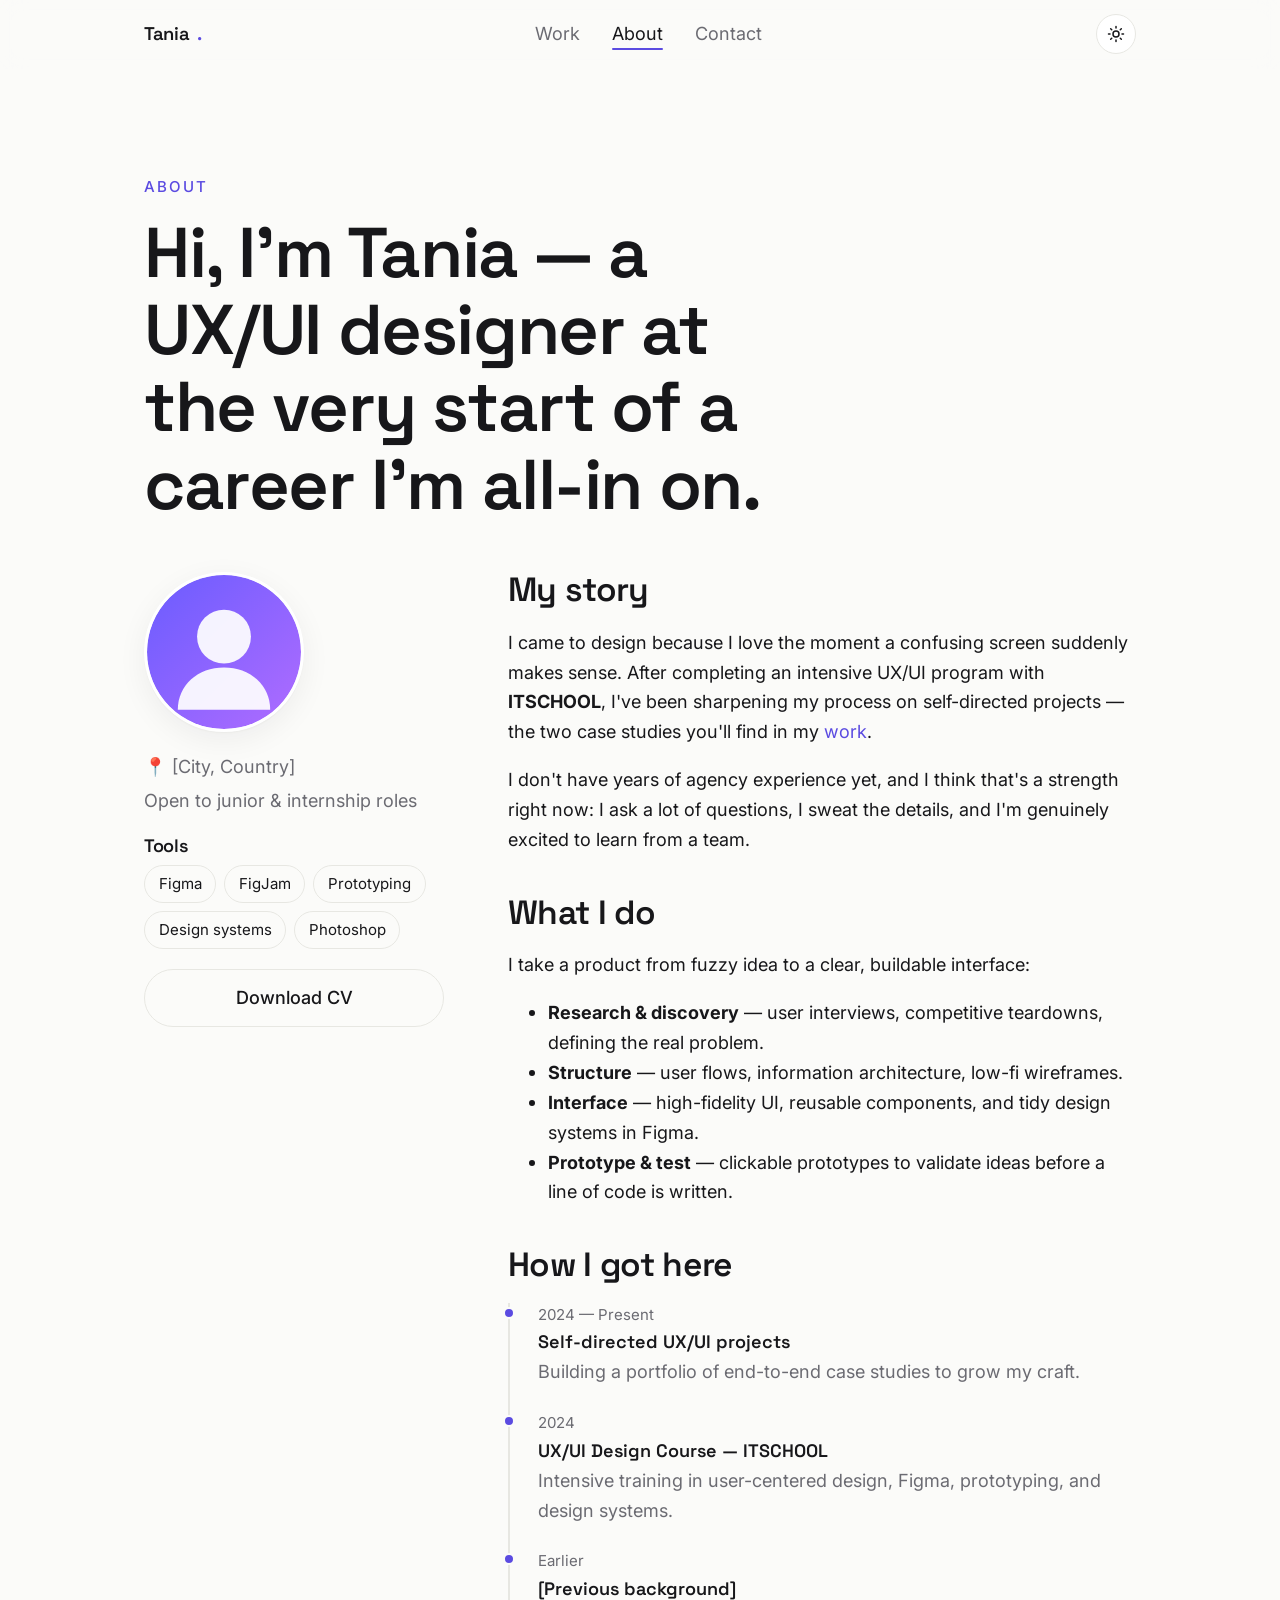
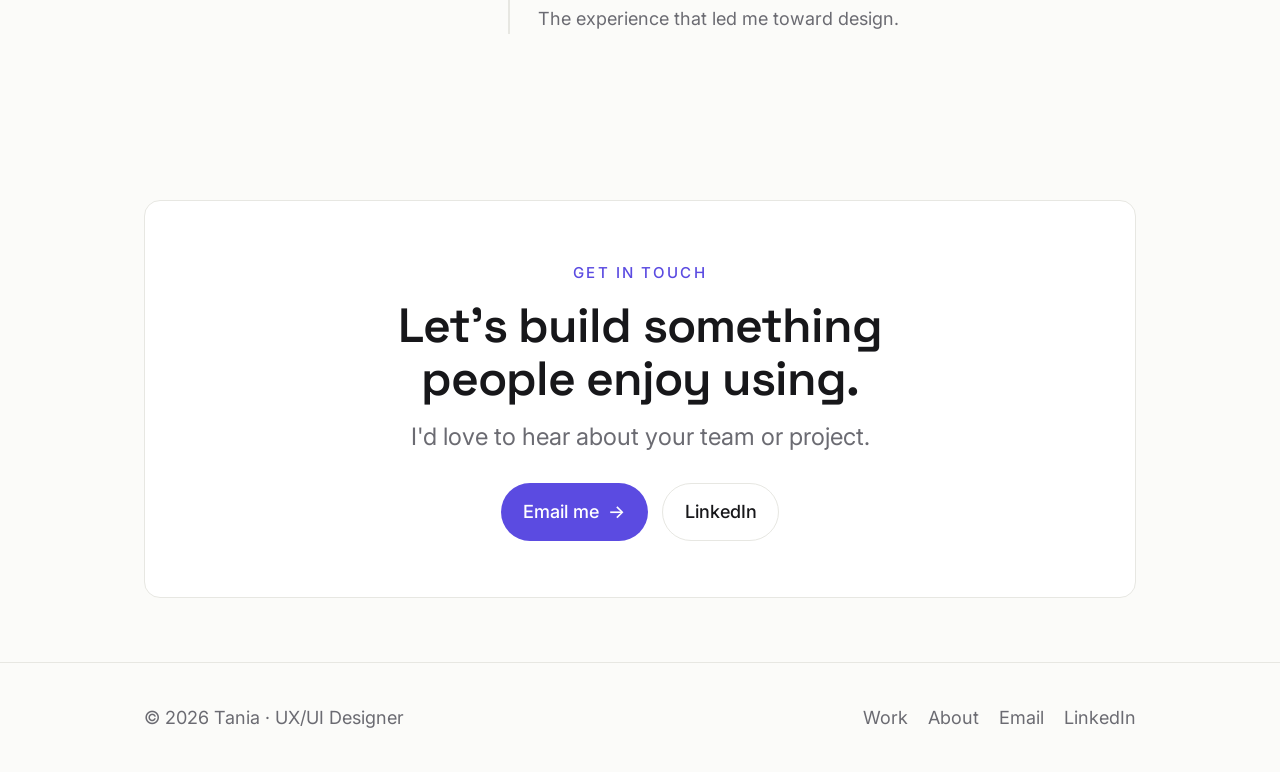
==== about.html @ 24e87e1a "Add UX/UI designer portfolio (multi-page static site) Minimal, no-build portfolio: home, about, and " ====
<!DOCTYPE html>
<html lang="en" data-theme="light">
<head>
  <meta charset="UTF-8" />
  <meta name="viewport" content="width=device-width, initial-scale=1.0" />
  <title>About — Tania, UX / UI Designer</title>
  <meta name="description" content="About Tania — a junior UX/UI designer trained through ITSCHOOL, focused on accessible, human-centered design." />

  <link rel="preconnect" href="https://fonts.googleapis.com" />
  <link rel="preconnect" href="https://fonts.gstatic.com" crossorigin />
  <link href="https://fonts.googleapis.com/css2?family=Inter:wght@400;500;600&family=Space+Grotesk:wght@500;600;700&display=swap" rel="stylesheet" />
  <link rel="stylesheet" href="assets/css/styles.css" />
</head>
<body>
  <a class="skip-link" href="#main">Skip to content</a>

  <header class="site-header">
    <div class="container nav">
      <a class="nav__brand" href="index.html">Tania<span class="dot">.</span></a>
      <ul class="nav__links" id="nav-links">
        <li><a href="index.html#work">Work</a></li>
        <li><a href="about.html" aria-current="page">About</a></li>
        <li><a href="index.html#contact">Contact</a></li>
      </ul>
      <div class="nav__right">
        <button class="theme-toggle" type="button" aria-label="Switch to dark mode" aria-pressed="false">
          <svg class="icon-sun" width="18" height="18" viewBox="0 0 24 24" fill="none" stroke="currentColor" stroke-width="2" stroke-linecap="round"><circle cx="12" cy="12" r="4"/><path d="M12 2v2M12 20v2M4.9 4.9l1.4 1.4M17.7 17.7l1.4 1.4M2 12h2M20 12h2M4.9 19.1l1.4-1.4M17.7 6.3l1.4-1.4"/></svg>
          <svg class="icon-moon" width="18" height="18" viewBox="0 0 24 24" fill="none" stroke="currentColor" stroke-width="2" stroke-linecap="round" stroke-linejoin="round"><path d="M21 12.8A9 9 0 1 1 11.2 3a7 7 0 0 0 9.8 9.8z"/></svg>
        </button>
        <button class="nav__toggle" type="button" aria-label="Open menu" aria-expanded="false" aria-controls="nav-links">
          <svg width="20" height="20" viewBox="0 0 24 24" fill="none" stroke="currentColor" stroke-width="2" stroke-linecap="round"><path d="M3 6h18M3 12h18M3 18h18"/></svg>
        </button>
      </div>
    </div>
  </header>

  <main id="main">
    <section class="section">
      <div class="container">
        <div class="reveal" style="max-width:46rem; margin-bottom:3rem;">
          <span class="eyebrow">About</span>
          <h1 class="text-balance">Hi, I'm Tania — a UX/UI designer at the very start of a career I'm all-in on.</h1>
        </div>

        <div class="about-grid">
          <!-- Sidebar -->
          <aside class="about-aside reveal">
            <!-- TODO: real photo → assets/img/tania.jpg -->
            <img class="avatar" src="assets/img/avatar.svg" alt="Portrait of Tania" width="160" height="160" />
            <div>
              <!-- TODO: location -->
              <p class="muted" style="margin-bottom:0.25rem;">📍 [City, Country]</p>
              <p class="muted">Open to junior &amp; internship roles</p>
            </div>
            <div>
              <h4 style="font-size:var(--step-0); margin-bottom:0.6rem;">Tools</h4>
              <ul class="pill-list">
                <li>Figma</li>
                <li>FigJam</li>
                <li>Prototyping</li>
                <li>Design systems</li>
                <!-- TODO: add/remove tools she actually uses -->
                <li>Photoshop</li>
              </ul>
            </div>
            <!-- TODO: link a real CV/PDF, or remove this button -->
            <a class="btn btn--ghost" href="#" style="justify-content:center;">Download CV</a>
          </aside>

          <!-- Main prose -->
          <div class="prose reveal">
            <h3>My story</h3>
            <p>
              I came to design because I love the moment a confusing screen suddenly
              makes sense. After completing an intensive UX/UI program with
              <strong>ITSCHOOL</strong>, I've been sharpening my process on
              self-directed projects — the two case studies you'll find in my
              <a href="index.html#work" style="color:var(--accent);">work</a>.
            </p>
            <p>
              <!-- TODO: personalize — where she's coming from, what drew her in -->
              I don't have years of agency experience yet, and I think that's a
              strength right now: I ask a lot of questions, I sweat the details, and
              I'm genuinely excited to learn from a team.
            </p>

            <h3>What I do</h3>
            <p>I take a product from fuzzy idea to a clear, buildable interface:</p>
            <ul>
              <li><strong>Research &amp; discovery</strong> — user interviews, competitive teardowns, defining the real problem.</li>
              <li><strong>Structure</strong> — user flows, information architecture, low-fi wireframes.</li>
              <li><strong>Interface</strong> — high-fidelity UI, reusable components, and tidy design systems in Figma.</li>
              <li><strong>Prototype &amp; test</strong> — clickable prototypes to validate ideas before a line of code is written.</li>
            </ul>

            <h3>How I got here</h3>
            <ul class="timeline">
              <li>
                <p class="when">2024 — Present</p>
                <p class="what">Self-directed UX/UI projects</p>
                <p class="muted">Building a portfolio of end-to-end case studies to grow my craft.</p>
              </li>
              <li>
                <!-- TODO: correct dates -->
                <p class="when">2024</p>
                <p class="what">UX/UI Design Course — ITSCHOOL</p>
                <p class="muted">Intensive training in user-centered design, Figma, prototyping, and design systems.</p>
              </li>
              <li>
                <!-- TODO: previous background — studies or prior work, or delete this entry -->
                <p class="when">Earlier</p>
                <p class="what">[Previous background]</p>
                <p class="muted">The experience that led me toward design.</p>
              </li>
            </ul>
          </div>
        </div>
      </div>
    </section>

    <section class="section section--tight">
      <div class="container">
        <div class="cta reveal">
          <span class="eyebrow">Get in touch</span>
          <h2 class="text-balance">Let's build something people enjoy using.</h2>
          <p class="lead">I'd love to hear about your team or project.</p>
          <div class="cta__actions">
            <a class="btn btn--primary" href="mailto:hello@example.com">Email me <span class="arrow" aria-hidden="true">→</span></a>
            <a class="btn btn--ghost" href="https://linkedin.com/in/your-handle" target="_blank" rel="noopener">LinkedIn</a>
          </div>
        </div>
      </div>
    </section>
  </main>

  <footer class="site-footer">
    <div class="container">
      <p class="muted">© <span data-year>2026</span> Tania · UX/UI Designer</p>
      <ul class="footer-links">
        <li><a href="index.html#work">Work</a></li>
        <li><a href="about.html">About</a></li>
        <li><a href="mailto:hello@example.com">Email</a></li>
        <li><a href="https://linkedin.com/in/your-handle" target="_blank" rel="noopener">LinkedIn</a></li>
      </ul>
    </div>
  </footer>

  <script src="assets/js/main.js"></script>
</body>
</html>
---- assets/css/styles.css ----
/* =============================================================
   Tania — Portfolio
   Single stylesheet. Everything is driven by the CSS variables in
   :root below, so you can re-brand the whole site by editing just
   those few lines (colors, fonts, spacing).
   ============================================================= */

/* ---------- 1. Design tokens ---------- */
:root {
  /* Brand — change --accent to recolor the entire site */
  --accent:            #5b4be1;   /* violet-indigo */
  --accent-soft:       #ece9fc;   /* faint tint for backgrounds */
  --accent-contrast:   #ffffff;   /* text/icons sitting on the accent */

  /* Surfaces & text (light theme) */
  --bg:                #fbfbf9;   /* warm off-white page background */
  --surface:           #ffffff;   /* cards, elevated blocks */
  --text:              #17171a;   /* near-black headings/body */
  --text-muted:        #6b6b72;   /* secondary text */
  --border:            #e7e7e2;   /* hairline dividers */

  /* Typography */
  --font-display: "Space Grotesk", ui-sans-serif, system-ui, -apple-system, "Segoe UI", sans-serif;
  --font-body:    "Inter", ui-sans-serif, system-ui, -apple-system, "Segoe UI", Roboto, sans-serif;

  /* Fluid type scale (clamp = scales smoothly between phone & desktop) */
  --step--1: clamp(0.83rem, 0.78rem + 0.2vw, 0.94rem);
  --step-0:  clamp(1rem,    0.95rem + 0.3vw, 1.13rem);
  --step-1:  clamp(1.25rem, 1.15rem + 0.5vw, 1.5rem);
  --step-2:  clamp(1.6rem,  1.4rem + 1vw,   2.1rem);
  --step-3:  clamp(2.1rem,  1.7rem + 2vw,   3rem);
  --step-4:  clamp(2.6rem,  2rem + 3.2vw,   4.4rem);

  /* Spacing, radius, layout */
  --space:      1rem;
  --radius:     16px;
  --radius-sm:  10px;
  --maxw:       1120px;
  --gutter:     clamp(1.25rem, 5vw, 4rem);

  --shadow: 0 1px 2px rgba(20, 20, 30, .04),
            0 8px 30px rgba(20, 20, 30, .06);
  --transition: 240ms cubic-bezier(.2, .7, .2, 1);
}

/* Dark theme — applied when <html data-theme="dark"> */
[data-theme="dark"] {
  --accent:          #9b8dff;
  --accent-soft:     #211d3a;
  --accent-contrast: #10101a;
  --bg:              #0e0e11;
  --surface:         #17171b;
  --text:            #f4f4f2;
  --text-muted:      #9d9da6;
  --border:          #26262b;
  --shadow: 0 1px 2px rgba(0, 0, 0, .3),
            0 8px 30px rgba(0, 0, 0, .35);
}

/* ---------- 2. Reset & base ---------- */
*, *::before, *::after { box-sizing: border-box; }
* { margin: 0; }

html { scroll-behavior: smooth; -webkit-text-size-adjust: 100%; }
@media (prefers-reduced-motion: reduce) {
  html { scroll-behavior: auto; }
  *, *::before, *::after { animation: none !important; transition: none !important; }
}

body {
  font-family: var(--font-body);
  font-size: var(--step-0);
  line-height: 1.65;
  color: var(--text);
  background: var(--bg);
  -webkit-font-smoothing: antialiased;
  text-rendering: optimizeLegibility;
  transition: background var(--transition), color var(--transition);
}

h1, h2, h3, h4 {
  font-family: var(--font-display);
  font-weight: 600;
  line-height: 1.1;
  letter-spacing: -0.02em;
  color: var(--text);
}
h1 { font-size: var(--step-4); }
h2 { font-size: var(--step-3); }
h3 { font-size: var(--step-2); }
h4 { font-size: var(--step-1); }

p { color: var(--text); }
a { color: inherit; text-decoration: none; }

img, svg { display: block; max-width: 100%; height: auto; }

::selection { background: var(--accent); color: var(--accent-contrast); }

:focus-visible {
  outline: 2px solid var(--accent);
  outline-offset: 3px;
  border-radius: 4px;
}

/* ---------- 3. Layout helpers ---------- */
.container {
  width: 100%;
  max-width: var(--maxw);
  margin-inline: auto;
  padding-inline: var(--gutter);
}
.section { padding-block: clamp(3.5rem, 8vw, 7rem); }
.section--tight { padding-block: clamp(2.5rem, 5vw, 4rem); }

.eyebrow {
  display: inline-block;
  font-size: var(--step--1);
  font-weight: 500;
  letter-spacing: 0.14em;
  text-transform: uppercase;
  color: var(--accent);
  margin-bottom: 0.9rem;
}
.lead { font-size: var(--step-1); color: var(--text-muted); line-height: 1.55; }
.muted { color: var(--text-muted); }
.text-balance { text-wrap: balance; }

/* ---------- 4. Buttons ---------- */
.btn {
  display: inline-flex;
  align-items: center;
  gap: 0.55rem;
  padding: 0.8rem 1.35rem;
  font-family: var(--font-body);
  font-size: var(--step-0);
  font-weight: 500;
  border-radius: 999px;
  border: 1px solid transparent;
  cursor: pointer;
  transition: transform var(--transition), background var(--transition),
              border-color var(--transition), color var(--transition);
}
.btn:hover { transform: translateY(-2px); }
.btn:active { transform: translateY(0); }
.btn--primary { background: var(--accent); color: var(--accent-contrast); }
.btn--primary:hover { box-shadow: var(--shadow); }
.btn--ghost { background: transparent; color: var(--text); border-color: var(--border); }
.btn--ghost:hover { border-color: var(--accent); color: var(--accent); }

.arrow { transition: transform var(--transition); }
.btn:hover .arrow, .card:hover .arrow { transform: translateX(4px); }

/* ---------- 5. Site header / nav ---------- */
.site-header {
  position: sticky;
  top: 0;
  z-index: 50;
  background: color-mix(in srgb, var(--bg) 82%, transparent);
  backdrop-filter: saturate(180%) blur(12px);
  border-bottom: 1px solid transparent;
  transition: border-color var(--transition), background var(--transition);
}
.site-header.is-scrolled { border-bottom-color: var(--border); }
.nav {
  display: flex;
  align-items: center;
  justify-content: space-between;
  gap: 1rem;
  height: 68px;
}
.nav__brand {
  font-family: var(--font-display);
  font-weight: 600;
  font-size: 1.15rem;
  letter-spacing: -0.02em;
  display: inline-flex;
  align-items: center;
  gap: 0.5rem;
}
.nav__brand .dot { color: var(--accent); }
.nav__links {
  display: flex;
  align-items: center;
  gap: clamp(1rem, 3vw, 2rem);
  list-style: none;
  padding: 0;
}
.nav__links a {
  font-size: var(--step-0);
  color: var(--text-muted);
  position: relative;
  transition: color var(--transition);
}
.nav__links a:hover,
.nav__links a[aria-current="page"] { color: var(--text); }
.nav__links a[aria-current="page"]::after {
  content: "";
  position: absolute;
  left: 0; right: 0; bottom: -6px;
  height: 2px;
  background: var(--accent);
  border-radius: 2px;
}
.nav__right { display: flex; align-items: center; gap: 0.75rem; }

/* Theme toggle */
.theme-toggle {
  width: 40px; height: 40px;
  display: inline-grid;
  place-items: center;
  border-radius: 50%;
  border: 1px solid var(--border);
  background: var(--surface);
  color: var(--text);
  cursor: pointer;
  transition: border-color var(--transition), color var(--transition);
}
.theme-toggle:hover { border-color: var(--accent); color: var(--accent); }
.theme-toggle .icon-moon { display: none; }
[data-theme="dark"] .theme-toggle .icon-sun  { display: none; }
[data-theme="dark"] .theme-toggle .icon-moon { display: block; }

/* Mobile menu button (hidden on desktop) */
.nav__toggle { display: none; }

/* ---------- 6. Hero ---------- */
.hero { padding-block: clamp(3.5rem, 10vw, 8rem) clamp(2.5rem, 6vw, 5rem); }
.hero__inner { max-width: 46rem; }
.hero h1 { margin-bottom: 1.25rem; }
.hero h1 .accent { color: var(--accent); }
.hero__lead { max-width: 38rem; margin-bottom: 2rem; }
.hero__actions { display: flex; flex-wrap: wrap; gap: 0.9rem; }

.avatar {
  width: 96px; height: 96px;
  border-radius: 50%;
  object-fit: cover;
  border: 3px solid var(--surface);
  box-shadow: var(--shadow);
  margin-bottom: 1.75rem;
  background: var(--accent-soft);
}

/* ---------- 7. Work grid / project cards ---------- */
.section-head {
  display: flex;
  align-items: flex-end;
  justify-content: space-between;
  gap: 1.5rem;
  flex-wrap: wrap;
  margin-bottom: 2.5rem;
}
.section-head p { max-width: 34rem; }

.work-grid {
  display: grid;
  grid-template-columns: repeat(auto-fit, minmax(min(100%, 320px), 1fr));
  gap: clamp(1.25rem, 3vw, 2rem);
}
.card {
  display: flex;
  flex-direction: column;
  background: var(--surface);
  border: 1px solid var(--border);
  border-radius: var(--radius);
  overflow: hidden;
  transition: transform var(--transition), box-shadow var(--transition),
              border-color var(--transition);
}
.card:hover {
  transform: translateY(-4px);
  box-shadow: var(--shadow);
  border-color: color-mix(in srgb, var(--accent) 40%, var(--border));
}
.card__media {
  aspect-ratio: 16 / 10;
  display: grid;
  place-items: center;
  position: relative;
  overflow: hidden;
  color: #fff;
}
.card__media img { width: 100%; height: 100%; object-fit: cover; }
.card__media--placeholder { font-family: var(--font-display); font-weight: 600; font-size: var(--step-2); }
.card__body { padding: 1.5rem; display: flex; flex-direction: column; gap: 0.6rem; flex: 1; }
.card__tags { display: flex; flex-wrap: wrap; gap: 0.4rem; margin-bottom: 0.2rem; }
.tag {
  font-size: var(--step--1);
  color: var(--text-muted);
  background: var(--accent-soft);
  padding: 0.2rem 0.65rem;
  border-radius: 999px;
}
[data-theme="dark"] .tag { color: var(--accent); }
.card h3 { font-size: var(--step-1); }
.card__link {
  margin-top: auto;
  display: inline-flex;
  align-items: center;
  gap: 0.4rem;
  color: var(--accent);
  font-weight: 500;
  font-size: var(--step-0);
}

/* Gradient placeholders for project covers (used until real images added) */
.grad-1 { background: linear-gradient(135deg, #6a5cff, #b06cff); }
.grad-2 { background: linear-gradient(135deg, #ff8a5c, #ff5c9d); }
.grad-3 { background: linear-gradient(135deg, #34d1bf, #3b82f6); }

/* ---------- 8. About page ---------- */
.about-grid {
  display: grid;
  grid-template-columns: 1fr;
  gap: clamp(2rem, 5vw, 4rem);
}
@media (min-width: 820px) {
  .about-grid { grid-template-columns: 300px 1fr; align-items: start; }
}
.about-aside {
  position: sticky;
  top: 92px;
  display: flex;
  flex-direction: column;
  gap: 1.25rem;
}
.about-aside .avatar { width: 160px; height: 160px; margin: 0; }
.prose > * + * { margin-top: 1.15rem; }
.prose h3 { margin-top: 2.5rem; margin-bottom: 0.25rem; }
.prose h3:first-child { margin-top: 0; }

.pill-list { display: flex; flex-wrap: wrap; gap: 0.5rem; list-style: none; padding: 0; }
.pill-list li {
  font-size: var(--step--1);
  border: 1px solid var(--border);
  border-radius: 999px;
  padding: 0.35rem 0.85rem;
  color: var(--text);
}

.timeline { list-style: none; padding: 0; position: relative; }
.timeline li {
  position: relative;
  padding-left: 1.75rem;
  padding-bottom: 1.5rem;
  border-left: 2px solid var(--border);
}
.timeline li:last-child { padding-bottom: 0; }
.timeline li::before {
  content: "";
  position: absolute;
  left: -7px; top: 4px;
  width: 12px; height: 12px;
  border-radius: 50%;
  background: var(--accent);
  border: 2px solid var(--bg);
}
.timeline .when { font-size: var(--step--1); color: var(--text-muted); }
.timeline .what { font-weight: 600; font-family: var(--font-display); }

/* ---------- 9. Case study pages ---------- */
.case-hero { padding-block: clamp(2.5rem, 6vw, 4.5rem) clamp(1.5rem, 4vw, 3rem); }
.back-link {
  display: inline-flex;
  align-items: center;
  gap: 0.4rem;
  color: var(--text-muted);
  font-size: var(--step-0);
  margin-bottom: 1.5rem;
  transition: color var(--transition), gap var(--transition);
}
.back-link:hover { color: var(--accent); gap: 0.65rem; }

.case-cover {
  aspect-ratio: 16 / 8;
  border-radius: var(--radius);
  display: grid;
  place-items: center;
  color: #fff;
  font-family: var(--font-display);
  font-weight: 600;
  font-size: var(--step-3);
  overflow: hidden;
  margin-block: 2rem;
}
.case-cover img { width: 100%; height: 100%; object-fit: cover; }

.meta-grid {
  display: grid;
  grid-template-columns: repeat(auto-fit, minmax(150px, 1fr));
  gap: 1.5rem 2rem;
  padding: 1.75rem 0;
  border-block: 1px solid var(--border);
  margin-bottom: 2.5rem;
}
.meta-grid dt {
  font-size: var(--step--1);
  text-transform: uppercase;
  letter-spacing: 0.1em;
  color: var(--text-muted);
  margin-bottom: 0.35rem;
}
.meta-grid dd { font-weight: 500; }

.case-body { max-width: 46rem; }
.case-body > section { margin-bottom: clamp(2.5rem, 5vw, 4rem); }
.case-body h2 { font-size: var(--step-2); margin-bottom: 1rem; }
.case-body p + p { margin-top: 1rem; }
.case-body ul { margin-top: 1rem; padding-left: 1.25rem; }
.case-body li { margin-bottom: 0.5rem; }

.figure {
  margin-block: 2rem;
}
.figure__frame {
  border: 1px solid var(--border);
  border-radius: var(--radius);
  overflow: hidden;
  background: var(--surface);
  aspect-ratio: 16 / 9;
  display: grid;
  place-items: center;
  color: var(--text-muted);
}
.figure figcaption {
  margin-top: 0.75rem;
  font-size: var(--step--1);
  color: var(--text-muted);
  text-align: center;
}

.callout {
  background: var(--accent-soft);
  border-radius: var(--radius);
  padding: 1.5rem 1.75rem;
  border-left: 3px solid var(--accent);
}
[data-theme="dark"] .callout { color: var(--text); }

.next-project {
  border-top: 1px solid var(--border);
  padding-block: clamp(2.5rem, 6vw, 4rem);
  text-align: center;
}
.next-project a { display: inline-block; }
.next-project h3 { font-size: var(--step-2); color: var(--accent); margin-top: 0.35rem; }

/* ---------- 10. Contact / CTA ---------- */
.cta {
  background: var(--surface);
  border: 1px solid var(--border);
  border-radius: var(--radius);
  padding: clamp(2rem, 5vw, 3.5rem);
  text-align: center;
}
.cta h2 { margin-bottom: 0.75rem; }
.cta p { max-width: 34rem; margin-inline: auto; margin-bottom: 1.75rem; }
.cta__actions { display: flex; flex-wrap: wrap; gap: 0.9rem; justify-content: center; }

/* ---------- 11. Footer ---------- */
.site-footer {
  border-top: 1px solid var(--border);
  padding-block: 2.5rem;
}
.site-footer .container {
  display: flex;
  flex-wrap: wrap;
  align-items: center;
  justify-content: space-between;
  gap: 1rem;
}
.footer-links { display: flex; gap: 1.25rem; list-style: none; padding: 0; }
.footer-links a { color: var(--text-muted); transition: color var(--transition); }
.footer-links a:hover { color: var(--accent); }
.social {
  display: inline-grid; place-items: center;
  width: 40px; height: 40px;
  border-radius: 50%;
  border: 1px solid var(--border);
  color: var(--text-muted);
  transition: color var(--transition), border-color var(--transition), transform var(--transition);
}
.social:hover { color: var(--accent); border-color: var(--accent); transform: translateY(-2px); }

/* ---------- 12. Scroll-reveal animation ---------- */
.reveal { opacity: 0; transform: translateY(18px); transition: opacity .7s ease, transform .7s ease; }
.reveal.is-visible { opacity: 1; transform: none; }

/* ---------- 13. Mobile nav ---------- */
@media (max-width: 720px) {
  .nav__toggle {
    display: inline-grid;
    place-items: center;
    width: 40px; height: 40px;
    border: 1px solid var(--border);
    border-radius: 50%;
    background: var(--surface);
    color: var(--text);
    cursor: pointer;
  }
  .nav__links {
    position: fixed;
    inset: 68px 0 auto 0;
    flex-direction: column;
    align-items: flex-start;
    gap: 0;
    background: var(--bg);
    border-bottom: 1px solid var(--border);
    padding: 0.5rem var(--gutter) 1.25rem;
    transform: translateY(-140%);
    transition: transform var(--transition);
  }
  .nav__links.is-open { transform: translateY(0); }
  .nav__links li { width: 100%; }
  .nav__links a { display: block; padding: 0.85rem 0; width: 100%; font-size: var(--step-1); }
  .nav__links a[aria-current="page"]::after { display: none; }
}

/* Skip link for keyboard users */
.skip-link {
  position: absolute;
  left: -9999px;
  top: 0;
  background: var(--accent);
  color: var(--accent-contrast);
  padding: 0.6rem 1rem;
  border-radius: 0 0 8px 0;
  z-index: 100;
}
.skip-link:focus { left: 0; }
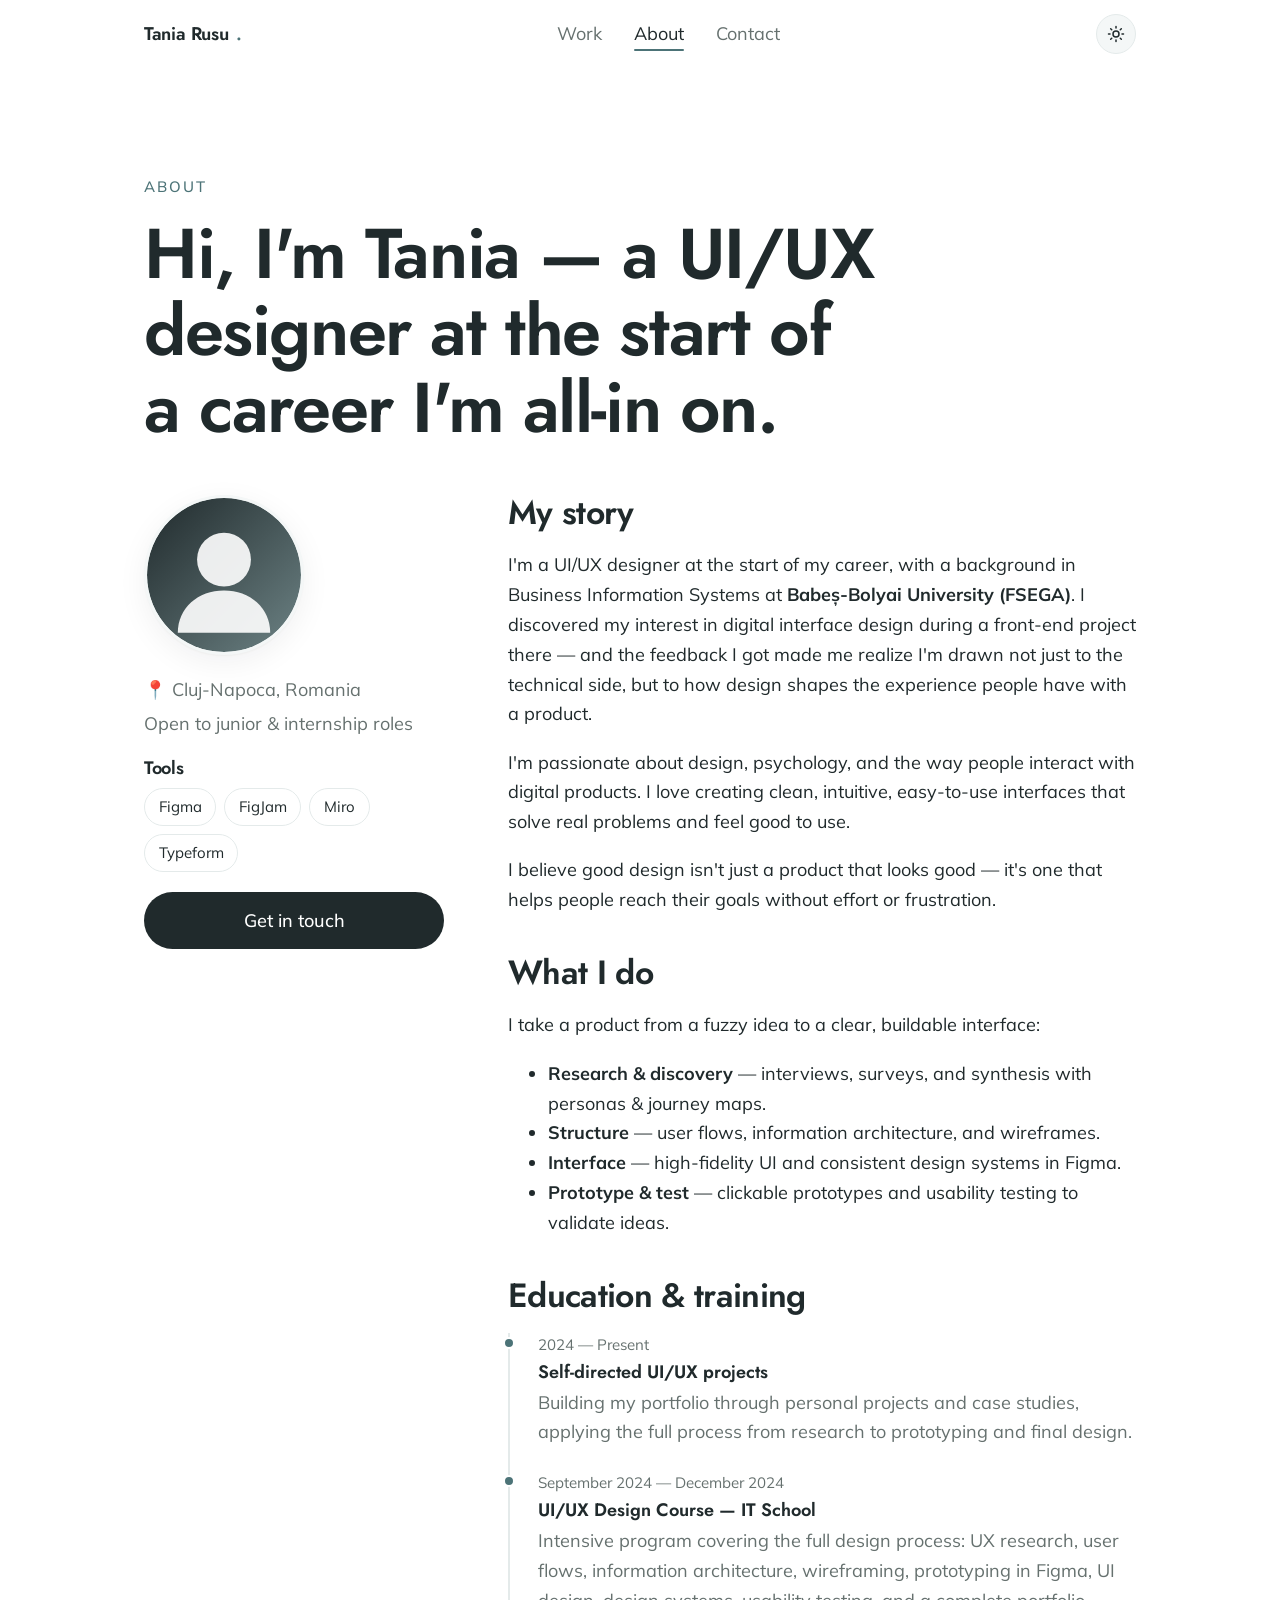
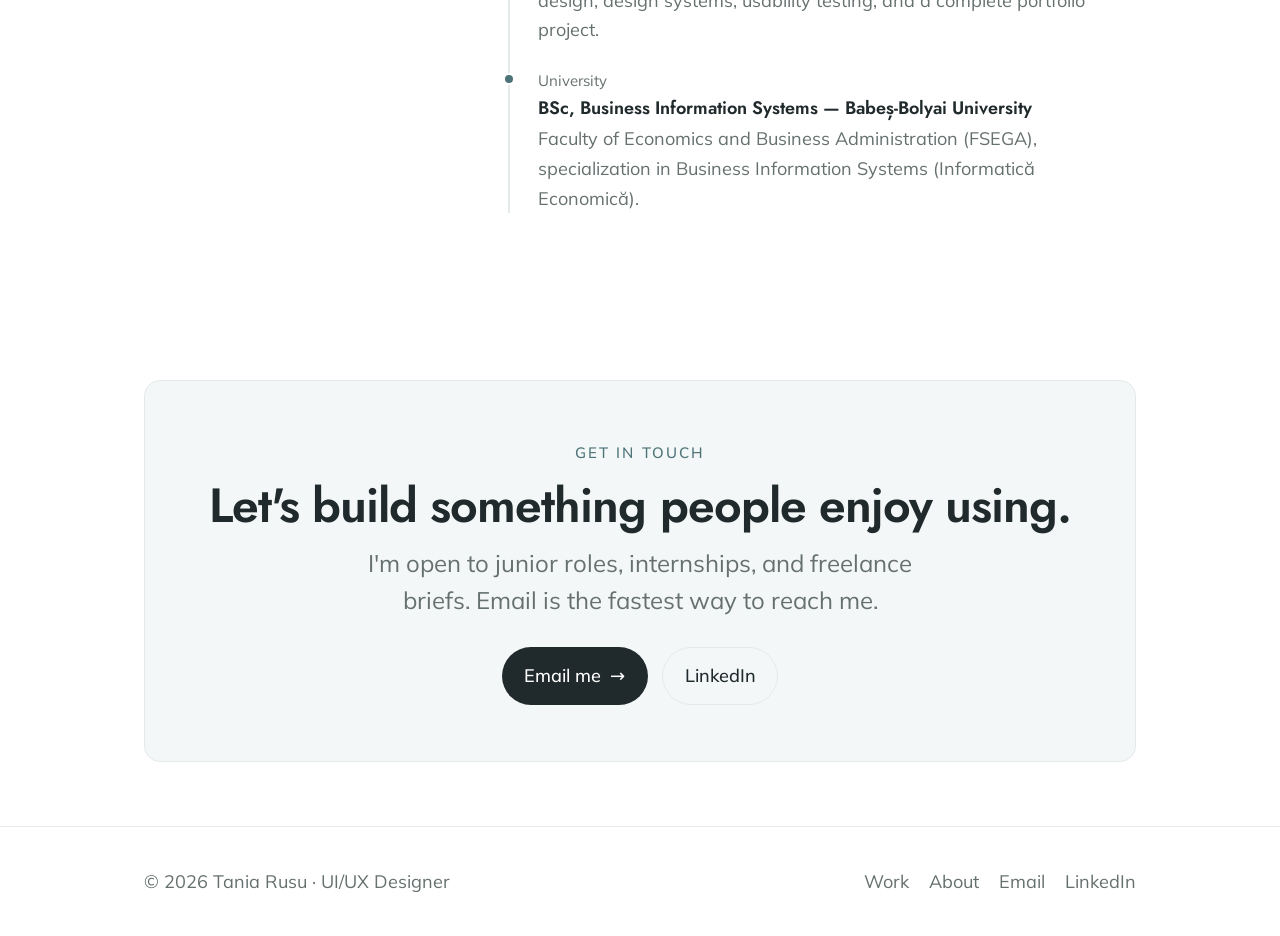
==== commit a7995b49: "Add real content: Tania Rusu bio + Invome case study, rebrand to her palette - Retheme to Jost + pal" ====
--- a/about.html
+++ b/about.html
@@ -3,12 +3,12 @@
 <head>
   <meta charset="UTF-8" />
   <meta name="viewport" content="width=device-width, initial-scale=1.0" />
-  <title>About — Tania, UX / UI Designer</title>
-  <meta name="description" content="About Tania — a junior UX/UI designer trained through ITSCHOOL, focused on accessible, human-centered design." />
+  <title>About — Tania Rusu, UI/UX Designer</title>
+  <meta name="description" content="Tania Rusu — a UI/UX designer based in Cluj-Napoca, trained through IT School, focused on clean, intuitive, human-centered design." />
 
   <link rel="preconnect" href="https://fonts.googleapis.com" />
   <link rel="preconnect" href="https://fonts.gstatic.com" crossorigin />
-  <link href="https://fonts.googleapis.com/css2?family=Inter:wght@400;500;600&family=Space+Grotesk:wght@500;600;700&display=swap" rel="stylesheet" />
+  <link href="https://fonts.googleapis.com/css2?family=Jost:wght@400;500;600;700&family=Mulish:wght@400;500;600;700&display=swap" rel="stylesheet" />
   <link rel="stylesheet" href="assets/css/styles.css" />
 </head>
 <body>
@@ -16,7 +16,7 @@
 
   <header class="site-header">
     <div class="container nav">
-      <a class="nav__brand" href="index.html">Tania<span class="dot">.</span></a>
+      <a class="nav__brand" href="index.html">Tania Rusu<span class="dot">.</span></a>
       <ul class="nav__links" id="nav-links">
         <li><a href="index.html#work">Work</a></li>
         <li><a href="about.html" aria-current="page">About</a></li>
@@ -39,17 +39,18 @@
       <div class="container">
         <div class="reveal" style="max-width:46rem; margin-bottom:3rem;">
           <span class="eyebrow">About</span>
-          <h1 class="text-balance">Hi, I'm Tania — a UX/UI designer at the very start of a career I'm all-in on.</h1>
+          <h1 class="text-balance">Hi, I'm Tania — a UI/UX designer at the start of a career I'm all-in on.</h1>
         </div>
 
         <div class="about-grid">
           <!-- Sidebar -->
           <aside class="about-aside reveal">
-            <!-- TODO: real photo → assets/img/tania.jpg -->
-            <img class="avatar" src="assets/img/avatar.svg" alt="Portrait of Tania" width="160" height="160" />
+            <!-- Shows tania.jpg once added to assets/img/, else the placeholder -->
+            <img class="avatar" src="assets/img/tania.jpg"
+                 onerror="this.onerror=null;this.src='assets/img/avatar.svg'"
+                 alt="Portrait of Tania Rusu" width="160" height="160" />
             <div>
-              <!-- TODO: location -->
-              <p class="muted" style="margin-bottom:0.25rem;">📍 [City, Country]</p>
+              <p class="muted" style="margin-bottom:0.25rem;">📍 Cluj-Napoca, Romania</p>
               <p class="muted">Open to junior &amp; internship roles</p>
             </div>
             <div>
@@ -57,60 +58,58 @@
               <ul class="pill-list">
                 <li>Figma</li>
                 <li>FigJam</li>
-                <li>Prototyping</li>
-                <li>Design systems</li>
-                <!-- TODO: add/remove tools she actually uses -->
-                <li>Photoshop</li>
+                <li>Miro</li>
+                <li>Typeform</li>
               </ul>
             </div>
-            <!-- TODO: link a real CV/PDF, or remove this button -->
-            <a class="btn btn--ghost" href="#" style="justify-content:center;">Download CV</a>
+            <a class="btn btn--primary" href="mailto:taniadrusu@gmail.com" style="justify-content:center;">Get in touch</a>
           </aside>
 
           <!-- Main prose -->
           <div class="prose reveal">
             <h3>My story</h3>
             <p>
-              I came to design because I love the moment a confusing screen suddenly
-              makes sense. After completing an intensive UX/UI program with
-              <strong>ITSCHOOL</strong>, I've been sharpening my process on
-              self-directed projects — the two case studies you'll find in my
-              <a href="index.html#work" style="color:var(--accent);">work</a>.
+              I'm a UI/UX designer at the start of my career, with a background in Business
+              Information Systems at <strong>Babeș-Bolyai University (FSEGA)</strong>. I discovered
+              my interest in digital interface design during a front-end project there — and the
+              feedback I got made me realize I'm drawn not just to the technical side, but to how
+              design shapes the experience people have with a product.
             </p>
             <p>
-              <!-- TODO: personalize — where she's coming from, what drew her in -->
-              I don't have years of agency experience yet, and I think that's a
-              strength right now: I ask a lot of questions, I sweat the details, and
-              I'm genuinely excited to learn from a team.
+              I'm passionate about design, psychology, and the way people interact with digital
+              products. I love creating clean, intuitive, easy-to-use interfaces that solve real
+              problems and feel good to use.
+            </p>
+            <p>
+              I believe good design isn't just a product that looks good — it's one that helps
+              people reach their goals without effort or frustration.
             </p>
 
             <h3>What I do</h3>
-            <p>I take a product from fuzzy idea to a clear, buildable interface:</p>
+            <p>I take a product from a fuzzy idea to a clear, buildable interface:</p>
             <ul>
-              <li><strong>Research &amp; discovery</strong> — user interviews, competitive teardowns, defining the real problem.</li>
-              <li><strong>Structure</strong> — user flows, information architecture, low-fi wireframes.</li>
-              <li><strong>Interface</strong> — high-fidelity UI, reusable components, and tidy design systems in Figma.</li>
-              <li><strong>Prototype &amp; test</strong> — clickable prototypes to validate ideas before a line of code is written.</li>
+              <li><strong>Research &amp; discovery</strong> — interviews, surveys, and synthesis with personas &amp; journey maps.</li>
+              <li><strong>Structure</strong> — user flows, information architecture, and wireframes.</li>
+              <li><strong>Interface</strong> — high-fidelity UI and consistent design systems in Figma.</li>
+              <li><strong>Prototype &amp; test</strong> — clickable prototypes and usability testing to validate ideas.</li>
             </ul>
 
-            <h3>How I got here</h3>
+            <h3>Education &amp; training</h3>
             <ul class="timeline">
               <li>
                 <p class="when">2024 — Present</p>
-                <p class="what">Self-directed UX/UI projects</p>
-                <p class="muted">Building a portfolio of end-to-end case studies to grow my craft.</p>
+                <p class="what">Self-directed UI/UX projects</p>
+                <p class="muted">Building my portfolio through personal projects and case studies, applying the full process from research to prototyping and final design.</p>
               </li>
               <li>
-                <!-- TODO: correct dates -->
-                <p class="when">2024</p>
-                <p class="what">UX/UI Design Course — ITSCHOOL</p>
-                <p class="muted">Intensive training in user-centered design, Figma, prototyping, and design systems.</p>
+                <p class="when">September 2024 — December 2024</p>
+                <p class="what">UI/UX Design Course — IT School</p>
+                <p class="muted">Intensive program covering the full design process: UX research, user flows, information architecture, wireframing, prototyping in Figma, UI design, design systems, usability testing, and a complete portfolio project.</p>
               </li>
               <li>
-                <!-- TODO: previous background — studies or prior work, or delete this entry -->
-                <p class="when">Earlier</p>
-                <p class="what">[Previous background]</p>
-                <p class="muted">The experience that led me toward design.</p>
+                <p class="when">University</p>
+                <p class="what">BSc, Business Information Systems — Babeș-Bolyai University</p>
+                <p class="muted">Faculty of Economics and Business Administration (FSEGA), specialization in Business Information Systems (Informatică Economică).</p>
               </li>
             </ul>
           </div>
@@ -123,10 +122,10 @@
         <div class="cta reveal">
           <span class="eyebrow">Get in touch</span>
           <h2 class="text-balance">Let's build something people enjoy using.</h2>
-          <p class="lead">I'd love to hear about your team or project.</p>
+          <p class="lead">I'm open to junior roles, internships, and freelance briefs. Email is the fastest way to reach me.</p>
           <div class="cta__actions">
-            <a class="btn btn--primary" href="mailto:hello@example.com">Email me <span class="arrow" aria-hidden="true">→</span></a>
-            <a class="btn btn--ghost" href="https://linkedin.com/in/your-handle" target="_blank" rel="noopener">LinkedIn</a>
+            <a class="btn btn--primary" href="mailto:taniadrusu@gmail.com">Email me <span class="arrow" aria-hidden="true">→</span></a>
+            <a class="btn btn--ghost" href="https://www.linkedin.com/in/tania-denisa-rusu/" target="_blank" rel="noopener">LinkedIn</a>
           </div>
         </div>
       </div>
@@ -135,12 +134,12 @@
 
   <footer class="site-footer">
     <div class="container">
-      <p class="muted">© <span data-year>2026</span> Tania · UX/UI Designer</p>
+      <p class="muted">© <span data-year>2026</span> Tania Rusu · UI/UX Designer</p>
       <ul class="footer-links">
         <li><a href="index.html#work">Work</a></li>
         <li><a href="about.html">About</a></li>
-        <li><a href="mailto:hello@example.com">Email</a></li>
-        <li><a href="https://linkedin.com/in/your-handle" target="_blank" rel="noopener">LinkedIn</a></li>
+        <li><a href="mailto:taniadrusu@gmail.com">Email</a></li>
+        <li><a href="https://www.linkedin.com/in/tania-denisa-rusu/" target="_blank" rel="noopener">LinkedIn</a></li>
       </ul>
     </div>
   </footer>
--- a/assets/css/styles.css
+++ b/assets/css/styles.css
@@ -7,21 +7,22 @@
 
 /* ---------- 1. Design tokens ---------- */
 :root {
-  /* Brand — change --accent to recolor the entire site */
-  --accent:            #5b4be1;   /* violet-indigo */
-  --accent-soft:       #ece9fc;   /* faint tint for backgrounds */
-  --accent-contrast:   #ffffff;   /* text/icons sitting on the accent */
+  /* Brand — Tania's palette (#202A2C / #828C8D / #AFC8CB / #FFFFFF) */
+  --accent:            #4c7377;   /* teal, from #AFC8CB darkened for legible text */
+  --accent-soft:       #eaf1f1;   /* faint teal tint for backgrounds */
+  --accent-contrast:   #ffffff;   /* text/icons sitting on --ink buttons */
+  --ink:               #202a2c;   /* near-black — primary buttons & strong text */
 
   /* Surfaces & text (light theme) */
-  --bg:                #fbfbf9;   /* warm off-white page background */
-  --surface:           #ffffff;   /* cards, elevated blocks */
-  --text:              #17171a;   /* near-black headings/body */
-  --text-muted:        #6b6b72;   /* secondary text */
-  --border:            #e7e7e2;   /* hairline dividers */
+  --bg:                #ffffff;   /* page background */
+  --surface:           #f4f7f7;   /* cards, elevated blocks (soft teal-gray) */
+  --text:              #202a2c;   /* near-black headings/body */
+  --text-muted:        #66716f;   /* secondary text (AA-legible gray) */
+  --border:            #e4eaea;   /* hairline dividers */
 
   /* Typography */
-  --font-display: "Space Grotesk", ui-sans-serif, system-ui, -apple-system, "Segoe UI", sans-serif;
-  --font-body:    "Inter", ui-sans-serif, system-ui, -apple-system, "Segoe UI", Roboto, sans-serif;
+  --font-display: "Jost", ui-sans-serif, system-ui, -apple-system, "Segoe UI", sans-serif;
+  --font-body:    "Mulish", ui-sans-serif, system-ui, -apple-system, "Segoe UI", Roboto, sans-serif;
 
   /* Fluid type scale (clamp = scales smoothly between phone & desktop) */
   --step--1: clamp(0.83rem, 0.78rem + 0.2vw, 0.94rem);
@@ -45,14 +46,15 @@
 
 /* Dark theme — applied when <html data-theme="dark"> */
 [data-theme="dark"] {
-  --accent:          #9b8dff;
-  --accent-soft:     #211d3a;
-  --accent-contrast: #10101a;
-  --bg:              #0e0e11;
-  --surface:         #17171b;
-  --text:            #f4f4f2;
-  --text-muted:      #9d9da6;
-  --border:          #26262b;
+  --accent:          #afc8cb;
+  --accent-soft:     #263130;
+  --accent-contrast: #16201f;
+  --ink:             #e7efef;
+  --bg:              #141d1c;
+  --surface:         #1c2726;
+  --text:            #eef3f3;
+  --text-muted:      #9fabaa;
+  --border:          #2c3837;
   --shadow: 0 1px 2px rgba(0, 0, 0, .3),
             0 8px 30px rgba(0, 0, 0, .35);
 }
@@ -143,7 +145,7 @@
 }
 .btn:hover { transform: translateY(-2px); }
 .btn:active { transform: translateY(0); }
-.btn--primary { background: var(--accent); color: var(--accent-contrast); }
+.btn--primary { background: var(--ink); color: var(--accent-contrast); }
 .btn--primary:hover { box-shadow: var(--shadow); }
 .btn--ghost { background: transparent; color: var(--text); border-color: var(--border); }
 .btn--ghost:hover { border-color: var(--accent); color: var(--accent); }
@@ -308,6 +310,9 @@
 .grad-1 { background: linear-gradient(135deg, #6a5cff, #b06cff); }
 .grad-2 { background: linear-gradient(135deg, #ff8a5c, #ff5c9d); }
 .grad-3 { background: linear-gradient(135deg, #34d1bf, #3b82f6); }
+/* Invome brand placeholder — dark, elegant (swap for a real mockup shot) */
+.cover-invome { background: linear-gradient(140deg, #202a2c 0%, #3b4a4c 55%, #6d8385 100%); }
+.cover-soon   { background: var(--surface); color: var(--text-muted); border: 1px dashed var(--border); }
 
 /* ---------- 8. About page ---------- */
 .about-grid {
@@ -414,6 +419,7 @@
   margin-block: 2rem;
 }
 .figure__frame {
+  position: relative;
   border: 1px solid var(--border);
   border-radius: var(--radius);
   overflow: hidden;
@@ -422,7 +428,11 @@
   display: grid;
   place-items: center;
   color: var(--text-muted);
-}
+  text-align: center;
+  padding: 1rem;
+}
+/* A real screenshot, when present, covers the fallback caption behind it */
+.figure__frame img { position: absolute; inset: 0; width: 100%; height: 100%; object-fit: cover; }
 .figure figcaption {
   margin-top: 0.75rem;
   font-size: var(--step--1);
